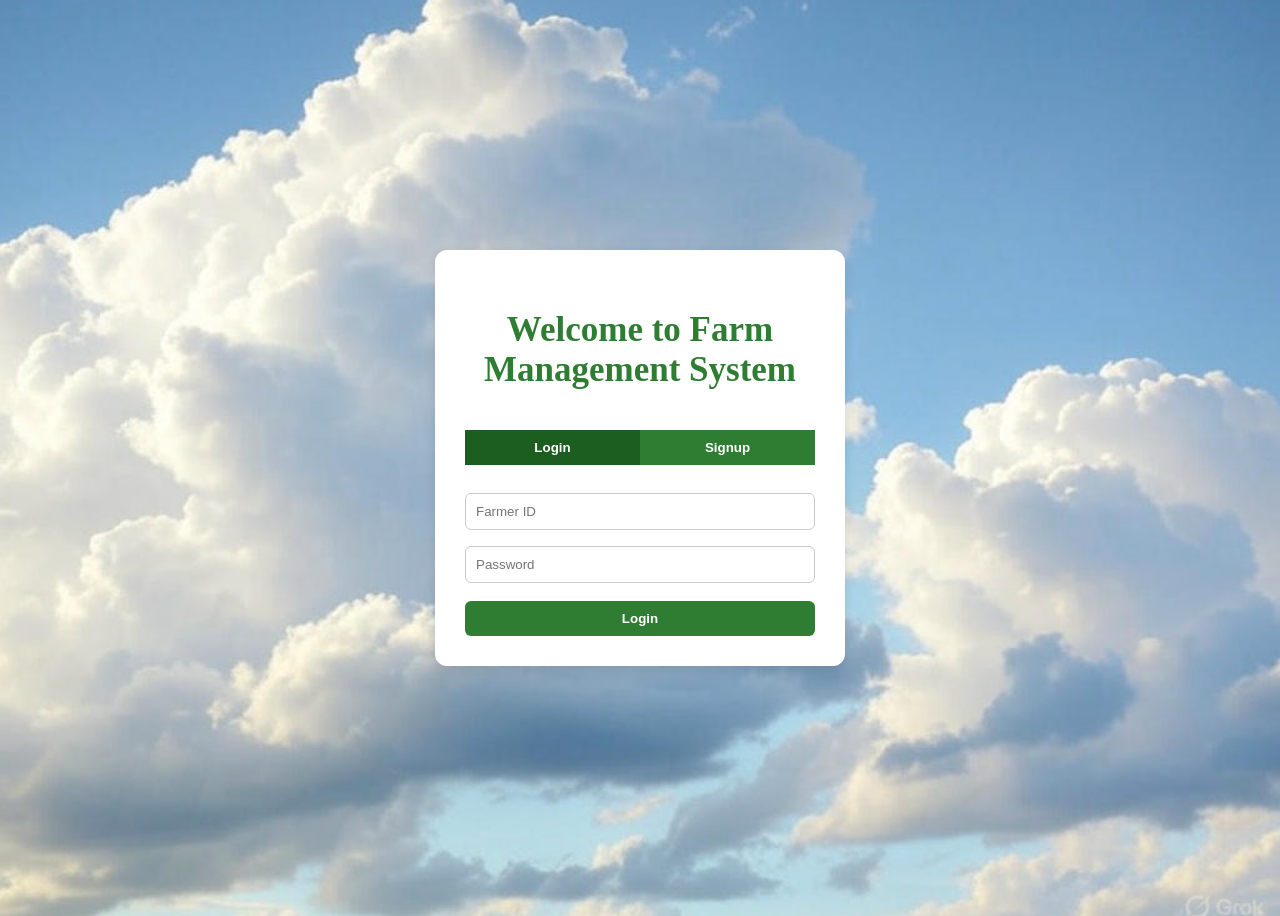
==== auth.html @ c3584117 "modified the website and the logics" ====
<!DOCTYPE html>
<html lang="en">
<head>
  <meta charset="UTF-8" />
  <meta name="viewport" content="width=device-width, initial-scale=1.0"/>
  <title>Farm Login / Signup</title>
  <style>
    body {
        background-image: url('image1.jpg');
            background-size: cover;
            background-position: center;
            background-repeat: no-repeat;
      font-family: 'Segoe UI', sans-serif;
      display: flex;
      justify-content: center;
      align-items: center;
      height: 100vh;
    }


    .container {
      background: white;
      padding: 30px;
      border-radius: 12px;
      box-shadow: 0 4px 12px rgba(0, 0, 0, 0.1);
      width: 350px;
    }
    .tabs {
      display: flex;
      justify-content: space-between;
      margin-bottom: 20px;
    }
    .tabs button {
      flex: 1;
      padding: 10px;
      background-color: #2e7d32;
      border: none;
      color: white;
      font-weight: bold;
      cursor: pointer;
    }
    .tabs button.active {
      background-color: #1b5e20;
    }
    form {
      display: none;
      flex-direction: column;
    }
    form.active {
      display: flex;
    }
    input {
      margin: 8px 0;
      padding: 10px;
      border: 1px solid #ccc;
      border-radius: 6px;
    }
    button[type='submit'] {
      background-color: #2e7d32;
      color: white;
      font-weight: bold;
      border: none;
      padding: 10px;
      margin-top: 10px;
      border-radius: 6px;
    }
  </style>
</head>
<body>


  <div class="container">
    <h2 style="text-align: center;font-size: 35px;; color: #2e7d32; margin-bottom: 40px;font-family: 'Georgia', serif;">
        Welcome to Farm Management System
      </h2>
    <div class="tabs">
      <button onclick="switchTab('login')" id="loginTab" class="active">Login</button>
      <button onclick="switchTab('signup')" id="signupTab">Signup</button>
    </div>

    <!-- Login Form -->
    <form id="loginForm" class="active" onsubmit="login(event)">
      <input type="text" id="loginId" placeholder="Farmer ID" required />
      
      <input type="password" id="loginPass" placeholder="Password" required />
      <button type="submit">Login</button>
    </form>

    <!-- Signup Form -->
    <form id="signupForm" onsubmit="signup(event)">
      <input type="text" id="signupId" placeholder="Farmer ID" required />
      
      <input type="password" id="signupPass" placeholder="Password" required />
      <button type="submit">Sign Up</button>
    </form>
  </div>

  <script>
    function switchTab(tab) {
      document.getElementById("loginForm").classList.remove("active");
      document.getElementById("signupForm").classList.remove("active");
      document.getElementById("loginTab").classList.remove("active");
      document.getElementById("signupTab").classList.remove("active");

      document.getElementById(tab + "Form").classList.add("active");
      document.getElementById(tab + "Tab").classList.add("active");
    }

    function signup(event) {
      event.preventDefault();
      const id = document.getElementById("signupId").value;
      
      const pass = document.getElementById("signupPass").value;
      const user = { id, name, pass };
      localStorage.setItem("user_" + id, JSON.stringify(user));
      alert("Signup successful! Please login.");
      switchTab('login');
    }

    function login(event) {
      event.preventDefault();
      const id = document.getElementById("loginId").value;
      
      const pass = document.getElementById("loginPass").value;
      const user = JSON.parse(localStorage.getItem("user_" + id));
      if (user && user.name === name && user.pass === pass) {
        localStorage.setItem("loggedInId", id);
        window.location.href = "index.html"; // Redirect to farmer page
      } else {
        alert("Invalid credentials. Please try again.");
      }
    }
  </script>
</body>
</html>
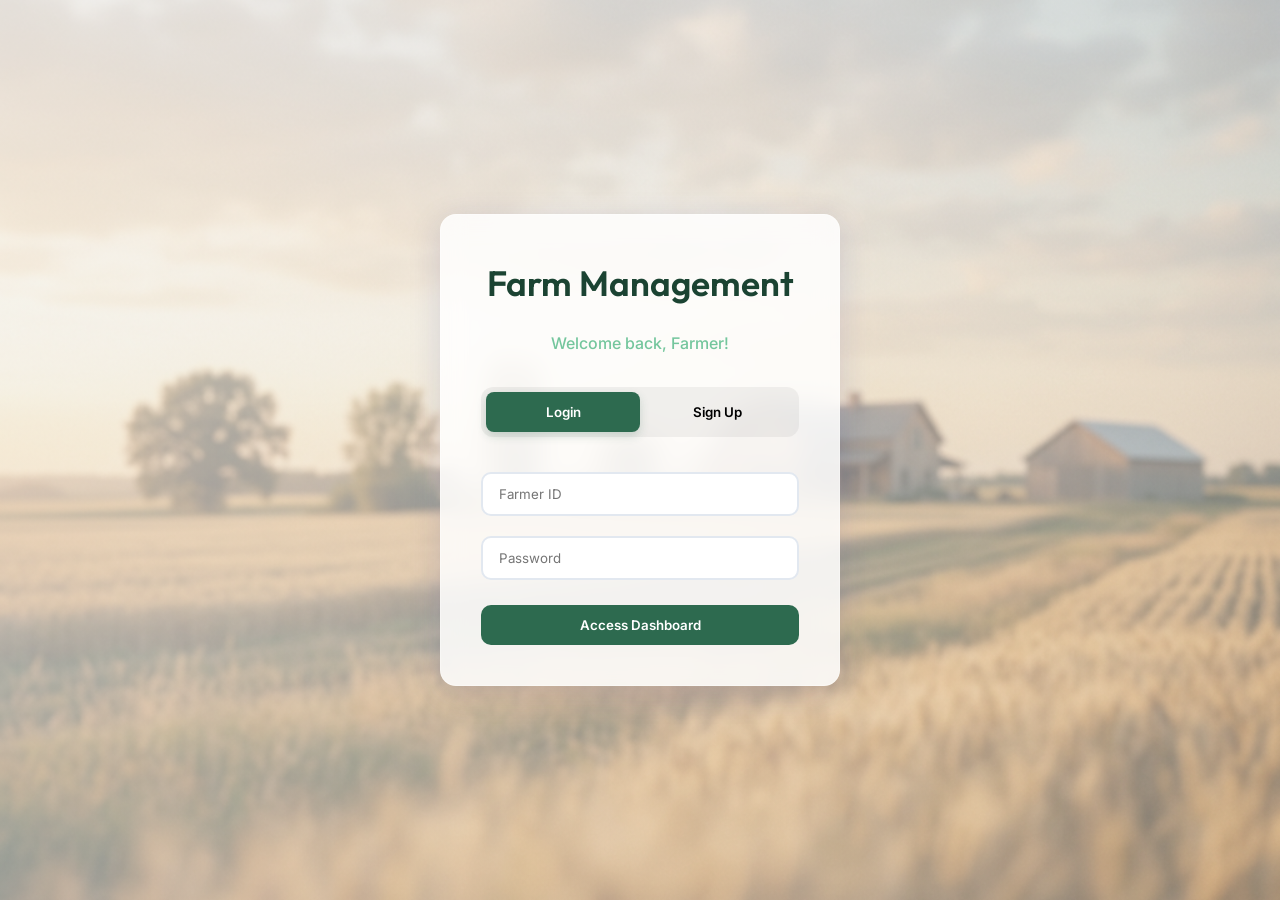
==== commit 166a87eb: "Final website with proper css" ====
--- a/auth.html
+++ b/auth.html
@@ -3,133 +3,97 @@
 <head>
   <meta charset="UTF-8" />
   <meta name="viewport" content="width=device-width, initial-scale=1.0"/>
-  <title>Farm Login / Signup</title>
-  <style>
-    body {
-        background-image: url('image1.jpg');
-            background-size: cover;
-            background-position: center;
-            background-repeat: no-repeat;
-      font-family: 'Segoe UI', sans-serif;
-      display: flex;
-      justify-content: center;
-      align-items: center;
-      height: 100vh;
-    }
+  <title>Farm Login / Signup | Farm Management System</title>
+  <link rel="stylesheet" href="styles.css">
+</head>
+<body class="auth-page">
+  <img src="bg-login.png" class="bg-layer" alt="Farm Background">
+  <div class="bg-overlay"></div>
 
+  <div class="auth-container">
+    <div class="auth-card animate">
+      <h1 style="color: var(--primary-dark); font-size: 2.2rem; margin-bottom: 20px;">Farm Management</h1>
+      <p style="color: var(--text-muted); margin-bottom: 30px; font-weight: 500;">Welcome back, Farmer!</p>
+      
+      <div class="tabs">
+        <button onclick="switchTab('login')" id="loginTab" class="active">Login</button>
+        <button onclick="switchTab('signup')" id="signupTab">Sign Up</button>
+      </div>
 
-    .container {
-      background: white;
-      padding: 30px;
-      border-radius: 12px;
-      box-shadow: 0 4px 12px rgba(0, 0, 0, 0.1);
-      width: 350px;
-    }
-    .tabs {
-      display: flex;
-      justify-content: space-between;
-      margin-bottom: 20px;
-    }
-    .tabs button {
-      flex: 1;
-      padding: 10px;
-      background-color: #2e7d32;
-      border: none;
-      color: white;
-      font-weight: bold;
-      cursor: pointer;
-    }
-    .tabs button.active {
-      background-color: #1b5e20;
-    }
-    form {
-      display: none;
-      flex-direction: column;
-    }
-    form.active {
-      display: flex;
-    }
-    input {
-      margin: 8px 0;
-      padding: 10px;
-      border: 1px solid #ccc;
-      border-radius: 6px;
-    }
-    button[type='submit'] {
-      background-color: #2e7d32;
-      color: white;
-      font-weight: bold;
-      border: none;
-      padding: 10px;
-      margin-top: 10px;
-      border-radius: 6px;
-    }
-  </style>
-</head>
-<body>
+      <!-- Login Form -->
+      <form id="loginForm" class="active-form" onsubmit="login(event)" style="display: flex; flex-direction: column;">
+        <input type="text" id="loginId" placeholder="Farmer ID" required />
+        <input type="password" id="loginPass" placeholder="Password" required />
+        <button type="submit" class="btn" style="margin-top: 15px; width: 100%;">Access Dashboard</button>
+      </form>
 
-
-  <div class="container">
-    <h2 style="text-align: center;font-size: 35px;; color: #2e7d32; margin-bottom: 40px;font-family: 'Georgia', serif;">
-        Welcome to Farm Management System
-      </h2>
-    <div class="tabs">
-      <button onclick="switchTab('login')" id="loginTab" class="active">Login</button>
-      <button onclick="switchTab('signup')" id="signupTab">Signup</button>
+      <!-- Signup Form -->
+      <form id="signupForm" onsubmit="signup(event)" style="display: none; flex-direction: column;">
+        <input type="text" id="signupId" placeholder="Create Farmer ID" required />
+        <input type="password" id="signupPass" placeholder="Create Password" required />
+        <button type="submit" class="btn" style="margin-top: 15px; width: 100%;">Register Account</button>
+      </form>
     </div>
-
-    <!-- Login Form -->
-    <form id="loginForm" class="active" onsubmit="login(event)">
-      <input type="text" id="loginId" placeholder="Farmer ID" required />
-      
-      <input type="password" id="loginPass" placeholder="Password" required />
-      <button type="submit">Login</button>
-    </form>
-
-    <!-- Signup Form -->
-    <form id="signupForm" onsubmit="signup(event)">
-      <input type="text" id="signupId" placeholder="Farmer ID" required />
-      
-      <input type="password" id="signupPass" placeholder="Password" required />
-      <button type="submit">Sign Up</button>
-    </form>
   </div>
 
   <script>
+    // Style fix for visibility
+    function updateFormDisplay() {
+      const loginForm = document.getElementById("loginForm");
+      const signupForm = document.getElementById("signupForm");
+      const loginTab = document.getElementById("loginTab");
+      const signupTab = document.getElementById("signupTab");
+
+      if (loginTab.classList.contains("active")) {
+        loginForm.style.display = "flex";
+        signupForm.style.display = "none";
+      } else {
+        loginForm.style.display = "none";
+        signupForm.style.display = "flex";
+      }
+    }
+
     function switchTab(tab) {
-      document.getElementById("loginForm").classList.remove("active");
-      document.getElementById("signupForm").classList.remove("active");
       document.getElementById("loginTab").classList.remove("active");
       document.getElementById("signupTab").classList.remove("active");
-
-      document.getElementById(tab + "Form").classList.add("active");
       document.getElementById(tab + "Tab").classList.add("active");
+      updateFormDisplay();
     }
 
     function signup(event) {
       event.preventDefault();
       const id = document.getElementById("signupId").value;
+      const pass = document.getElementById("signupPass").value;
       
-      const pass = document.getElementById("signupPass").value;
-      const user = { id, name, pass };
+      // Fixed: Removed undefined 'name'
+      const user = { id, pass };
       localStorage.setItem("user_" + id, JSON.stringify(user));
-      alert("Signup successful! Please login.");
+      
+      alert("Registration successful! You can now login.");
       switchTab('login');
+      document.getElementById("loginId").value = id;
     }
 
     function login(event) {
       event.preventDefault();
       const id = document.getElementById("loginId").value;
+      const pass = document.getElementById("loginPass").value;
       
-      const pass = document.getElementById("loginPass").value;
-      const user = JSON.parse(localStorage.getItem("user_" + id));
-      if (user && user.name === name && user.pass === pass) {
-        localStorage.setItem("loggedInId", id);
-        window.location.href = "index.html"; // Redirect to farmer page
-      } else {
-        alert("Invalid credentials. Please try again.");
+      const storedUser = localStorage.getItem("user_" + id);
+      if (storedUser) {
+        const user = JSON.parse(storedUser);
+        if (user.pass === pass) {
+          localStorage.setItem("loggedInId", id);
+          window.location.href = "index.html"; 
+          return;
+        }
       }
+      
+      alert("Invalid credentials. Please check your ID and Password.");
     }
+
+    // Initial check
+    updateFormDisplay();
   </script>
 </body>
 </html>
--- a/styles.css
+++ b/styles.css
@@ -0,0 +1,329 @@
+@import url('https://fonts.googleapis.com/css2?family=Outfit:wght@300;400;600;800&family=Inter:wght@300;400;500;600&display=swap');
+
+:root {
+  --primary: #2d6a4f;
+  --primary-dark: #1b4332;
+  --secondary: #52b788;
+  --accent: #95d5b2;
+  --bg-light: #f8fcf8;
+  --text-dark: #081c15;
+  --text-body: #2d3436;
+  --text-muted: #74c69d;
+  --white: #ffffff;
+  --glass: rgba(255, 255, 255, 0.85);
+  --glass-dark: rgba(27, 67, 50, 0.8);
+  --shadow: 0 8px 32px 0 rgba(31, 38, 135, 0.15);
+  --transition: all 0.3s cubic-bezier(0.4, 0, 0.2, 1);
+  --radius: 16px;
+}
+
+* {
+  margin: 0;
+  padding: 0;
+  box-sizing: border-box;
+  font-family: 'Inter', sans-serif;
+}
+
+body {
+  background-color: var(--bg-light);
+  color: var(--text-body);
+  line-height: 1.6;
+  min-height: 100vh;
+  overflow-x: hidden;
+}
+
+h1, h2, h3 {
+  font-family: 'Outfit', sans-serif;
+  color: var(--primary-dark);
+  font-weight: 600;
+}
+
+/* Animations */
+@keyframes fadeIn {
+  from { opacity: 0; transform: translateY(20px); }
+  to { opacity: 1; transform: translateY(0); }
+}
+
+.animate {
+  animation: fadeIn 0.6s ease-out forwards;
+}
+
+/* Background Layers */
+.bg-layer {
+  position: fixed;
+  top: 0;
+  left: 0;
+  width: 100%;
+  height: 100%;
+  z-index: -1;
+  object-fit: cover;
+  filter: brightness(0.9);
+}
+
+.bg-overlay {
+  position: fixed;
+  top: 0;
+  left: 0;
+  width: 100%;
+  height: 100%;
+  z-index: -1;
+  background: linear-gradient(135deg, rgba(255,255,255,0.7) 0%, rgba(248,252,248,0.4) 100%);
+}
+
+/* Global Header & Nav */
+header {
+  background: var(--primary-dark);
+  color: var(--white);
+  padding: 30px 20px;
+  text-align: center;
+  position: relative;
+  overflow: hidden;
+}
+
+header h1 {
+  color: var(--secondary);
+  font-size: 2.8rem;
+  letter-spacing: -0.5px;
+  margin-bottom: 5px;
+}
+
+header::after {
+  content: '';
+  position: absolute;
+  bottom: 0;
+  left: 0;
+  width: 100%;
+  height: 4px;
+  background: linear-gradient(90deg, var(--secondary), var(--accent));
+}
+
+nav {
+  background: rgba(27, 67, 50, 0.95);
+  backdrop-filter: blur(10px);
+  padding: 15px 20px;
+  display: flex;
+  justify-content: center;
+  flex-wrap: wrap;
+  gap: 15px;
+  position: sticky;
+  top: 0;
+  z-index: 1000;
+  box-shadow: 0 4px 12px rgba(0,0,0,0.1);
+}
+
+nav a {
+  color: var(--white);
+  text-decoration: none;
+  font-weight: 500;
+  padding: 8px 16px;
+  border-radius: 8px;
+  transition: var(--transition);
+  font-size: 0.95rem;
+}
+
+nav a:hover {
+  background: rgba(255, 255, 255, 0.1);
+  color: var(--secondary);
+}
+
+nav a.active {
+  background: var(--secondary);
+  color: var(--primary-dark);
+}
+
+/* Auth Page specific */
+.auth-container {
+  display: flex;
+  justify-content: center;
+  align-items: center;
+  min-height: 100vh;
+  padding: 20px;
+}
+
+.auth-card {
+  background: var(--glass);
+  backdrop-filter: blur(12px);
+  border: 1px solid rgba(255, 255, 255, 0.3);
+  padding: 40px;
+  border-radius: var(--radius);
+  box-shadow: var(--shadow);
+  width: 100%;
+  max-width: 400px;
+  text-align: center;
+  animation: fadeIn 0.8s ease-out;
+}
+
+.auth-card h2 {
+  margin-bottom: 25px;
+  font-size: 2rem;
+}
+
+.tabs {
+  display: flex;
+  background: rgba(0,0,0,0.05);
+  padding: 5px;
+  border-radius: 12px;
+  margin-bottom: 25px;
+}
+
+.tabs button {
+  flex: 1;
+  padding: 12px;
+  border: none;
+  background: transparent;
+  cursor: pointer;
+  font-weight: 600;
+  border-radius: 8px;
+  transition: var(--transition);
+}
+
+.tabs button.active {
+  background: var(--primary);
+  color: var(--white);
+  box-shadow: 0 4px 10px rgba(45, 106, 79, 0.2);
+}
+
+/* Dashboard Cards */
+main {
+  max-width: 1200px;
+  margin: 40px auto;
+  padding: 0 20px;
+  display: grid;
+  grid-template-columns: repeat(auto-fit, minmax(280px, 1fr));
+  gap: 25px;
+}
+
+.card {
+  background: var(--white);
+  padding: 30px;
+  border-radius: var(--radius);
+  box-shadow: 0 4px 6px -1px rgba(0, 0, 0, 0.1), 0 2px 4px -1px rgba(0, 0, 0, 0.06);
+  transition: var(--transition);
+  cursor: pointer;
+  border: 1px solid transparent;
+  display: flex;
+  flex-direction: column;
+  justify-content: space-between;
+}
+
+.card:hover {
+  transform: translateY(-10px);
+  box-shadow: 0 20px 25px -5px rgba(0, 0, 0, 0.1), 0 10px 10px -5px rgba(0, 0, 0, 0.04);
+  border-color: var(--secondary);
+}
+
+.card h2 {
+  margin-bottom: 15px;
+  color: var(--primary);
+  display: flex;
+  align-items: center;
+  gap: 10px;
+}
+
+.card p {
+  color: #4b5563;
+  font-size: 0.95rem;
+}
+
+/* Content Container */
+.content-container {
+  max-width: 900px;
+  margin: 40px auto;
+  background: var(--white);
+  padding: 40px;
+  border-radius: var(--radius);
+  box-shadow: var(--shadow);
+  animation: fadeIn 0.6s ease-out;
+}
+
+.data-row {
+  display: flex;
+  justify-content: space-between;
+  padding: 15px 0;
+  border-bottom: 1px solid #edf2f7;
+}
+
+.data-row:last-child {
+  border-bottom: none;
+}
+
+.label {
+  font-weight: 600;
+  color: var(--primary-dark);
+}
+
+/* Buttons */
+.btn {
+  background: var(--primary);
+  color: var(--white);
+  border: none;
+  padding: 12px 24px;
+  border-radius: 10px;
+  font-weight: 600;
+  cursor: pointer;
+  transition: var(--transition);
+  text-decoration: none;
+  display: inline-block;
+}
+
+.btn:hover {
+  background: var(--primary-dark);
+  transform: scale(1.02);
+}
+
+.btn-danger {
+  background: #e63946;
+}
+
+.btn-danger:hover {
+  background: #c1121f;
+}
+
+/* Logout Button */
+.logout-btn {
+  background: rgba(230, 57, 70, 0.1);
+  color: #e63946;
+  border: 1px solid #e63946;
+  padding: 8px 16px;
+  border-radius: 8px;
+  cursor: pointer;
+  transition: var(--transition);
+}
+
+.logout-btn:hover {
+  background: #e63946;
+  color: white;
+}
+
+/* Inputs */
+input {
+  width: 100%;
+  padding: 12px 16px;
+  margin: 10px 0;
+  border: 2px solid #e2e8f0;
+  border-radius: 10px;
+  outline: none;
+  transition: var(--transition);
+}
+
+input:focus {
+  border-color: var(--secondary);
+  box-shadow: 0 0 0 4px rgba(82, 183, 136, 0.1);
+}
+
+/* Footer */
+footer {
+  text-align: center;
+  padding: 30px;
+  color: var(--text-muted);
+  font-size: 0.9rem;
+  margin-top: 50px;
+  border-top: 1px solid rgba(0,0,0,0.05);
+}
+
+/* Responsive adjustments */
+@media (max-width: 768px) {
+  header h1 { font-size: 2rem; }
+  main { grid-template-columns: 1fr; }
+  .auth-card { padding: 30px; }
+}
